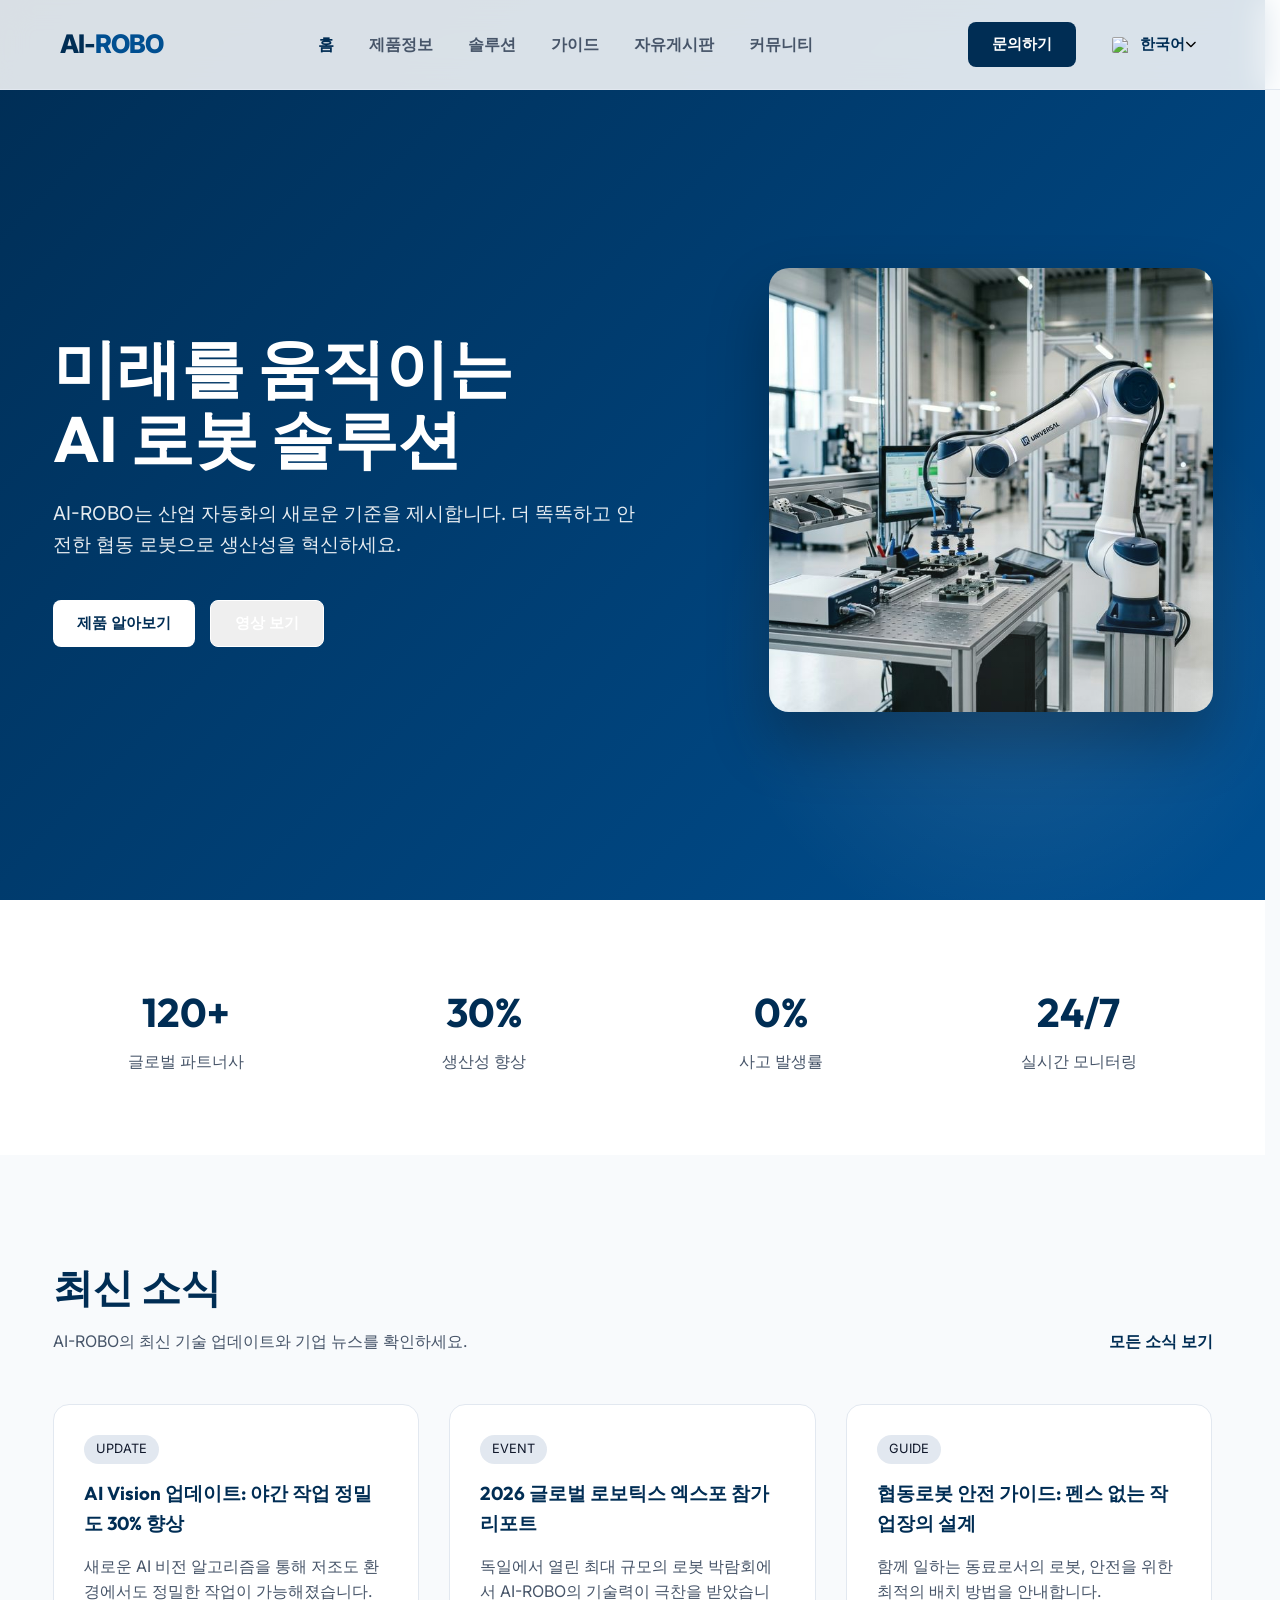
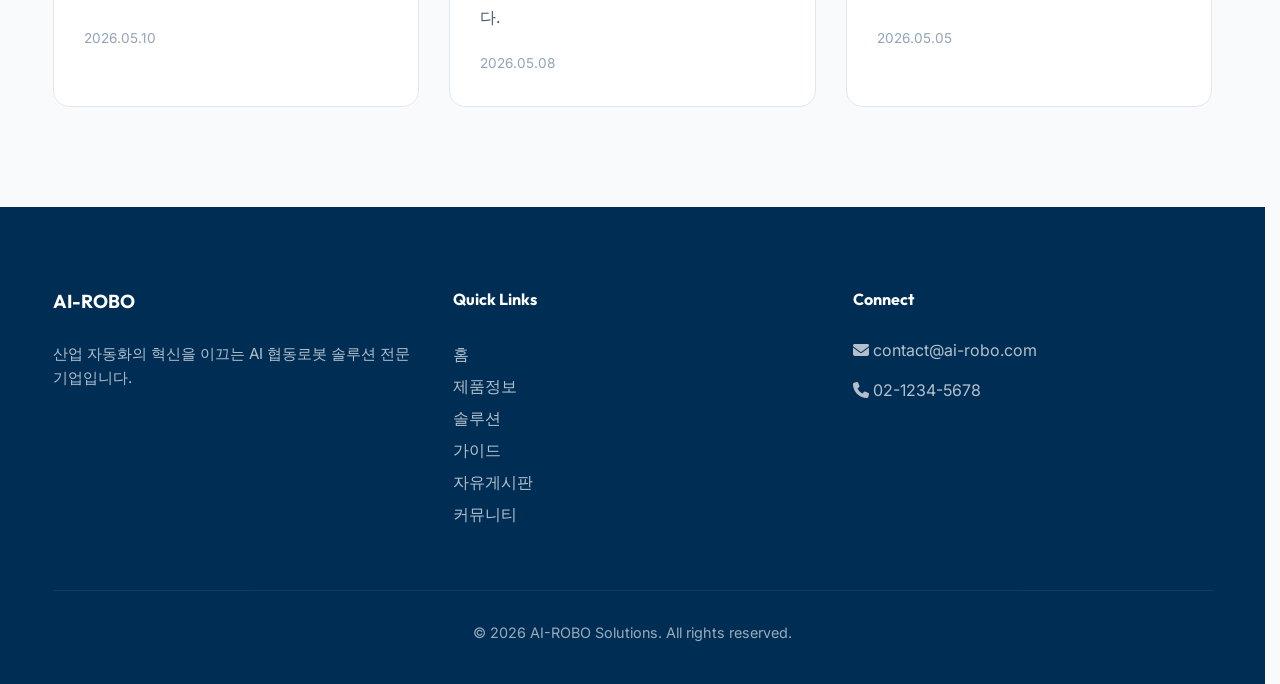
==== index.html @ d8a959f3 "Add files via upload" ====
<!DOCTYPE html>
<html lang="ko">
<head>
    <meta charset="UTF-8">
    <meta name="viewport" content="width=device-width, initial-scale=1.0">
    <title>AI Robo Solutions | 차세대 AI 협동로봇 기업</title>
    <meta name="description" content="AI 기반 협동로봇 솔루션의 글로벌 리더. 더 스마트하고 안전한 산업 자동화를 경험하세요.">
    
    <!-- Open Graph -->
    <meta property="og:title" content="AI Robo Solutions | AI 협동로봇">
    <meta property="og:description" content="산업의 미래를 바꾸는 AI 기반 협동로봇 솔루션">
    <meta property="og:image" content="images/hero.png">
    
    <link rel="stylesheet" href="css/style.css">
    <!-- FontAwesome for icons -->
    <link rel="stylesheet" href="https://cdnjs.cloudflare.com/ajax/libs/font-awesome/6.4.0/css/all.min.css">
</head>
<body>
    <header>
        <div class="container nav">
            <a href="index.html" class="logo">AI-<span>ROBO</span></a>
            <div class="nav-links">
                <a href="index.html" class="active" data-i18n="home">홈</a>
                <a href="products.html" data-i18n="products">제품정보</a>
                <a href="solutions.html" data-i18n="solutions">솔루션</a>
                <a href="guide.html" data-i18n="guide">가이드</a>
                <a href="board.html" data-i18n="board">자유게시판</a>
                <a href="community.html" data-i18n="community">커뮤니티</a>
            </div>
            <div class="nav-actions">
                <button class="btn btn-primary" onclick="location.href='community.html#qna'" data-i18n="consult">문의하기</button>
            </div>
            <div class="menu-toggle" id="mobile-menu">
                <i class="fas fa-bars"></i>
            </div>
        </div>
    </header>

    <main>
        <!-- Hero Section -->
        <section class="hero">
            <div class="container" style="display: grid; grid-template-columns: 1.2fr 0.8fr; align-items: center; gap: 50px;">
                <div class="hero-content">
                    <h1 data-i18n="hero_title">미래를 움직이는<br>AI 로봇 솔루션</h1>
                    <p data-i18n="hero_desc">AI-ROBO는 산업 자동화의 새로운 기준을 제시합니다. 더 똑똑하고 안전한 협동 로봇으로 생산성을 혁신하세요.</p>
                    <div class="hero-btns" style="display: flex; gap: 15px;">
                        <button class="btn btn-primary" style="background: white; color: var(--primary);" data-i18n="hero_btn_product">제품 알아보기</button>
                        <button class="btn" style="border: 1px solid white; color: white;" data-i18n="hero_btn_video">영상 보기</button>
                    </div>
                </div>
                <div class="hero-image">
                    <img src="images/hero.png" alt="AI 협동로봇 히어로 이미지" style="border-radius: 20px; box-shadow: 0 30px 60px rgba(0,0,0,0.3);">
                </div>
            </div>
        </section>

        <!-- Stats Section -->
        <section class="stats" style="padding: 80px 0; background: white;">
            <div class="container" style="display: grid; grid-template-columns: repeat(4, 1fr); text-align: center; gap: 30px;">
                <div class="stat-item">
                    <h3 style="font-size: 2.5rem; margin-bottom: 5px;">120+</h3>
                    <p style="color: var(--text-gray);" data-i18n="stat_partners">글로벌 파트너사</p>
                </div>
                <div class="stat-item">
                    <h3 style="font-size: 2.5rem; margin-bottom: 5px;">30%</h3>
                    <p style="color: var(--text-gray);" data-i18n="stat_prod">생산성 향상</p>
                </div>
                <div class="stat-item">
                    <h3 style="font-size: 2.5rem; margin-bottom: 5px;">0%</h3>
                    <p style="color: var(--text-gray);" data-i18n="stat_accident">사고 발생률</p>
                </div>
                <div class="stat-item">
                    <h3 style="font-size: 2.5rem; margin-bottom: 5px;">24/7</h3>
                    <p style="color: var(--text-gray);" data-i18n="stat_monitoring">실시간 모니터링</p>
                </div>
            </div>
        </section>

        <!-- News Preview (Firebase 연동 예정) -->
        <section class="news-preview" style="padding: 100px 0; background: var(--bg-main);">
            <div class="container">
                <div style="display: flex; justify-content: space-between; align-items: flex-end; margin-bottom: 50px;">
                    <div>
                        <h2 style="font-size: 2.5rem; margin-bottom: 10px;" data-i18n="news_title">최신 소식</h2>
                        <p style="color: var(--text-gray);" data-i18n="news_desc">AI-ROBO의 최신 기술 업데이트와 기업 뉴스를 확인하세요.</p>
                    </div>
                    <a href="community.html" style="color: var(--primary); font-weight: 600;" data-i18n="news_more">모든 소식 보기 <i class="fas fa-arrow-right"></i></a>
                </div>
                <div id="home-news-list" style="display: grid; grid-template-columns: repeat(auto-fit, minmax(300px, 1fr)); gap: 30px;">
                    <!-- Firebase에서 데이터를 가져와 렌더링할 예정 -->
                    <div class="card">
                        <span style="display: inline-block; padding: 4px 12px; background: var(--border); border-radius: 20px; font-size: 0.8rem; margin-bottom: 15px;">UPDATE</span>
                        <h3 style="margin-bottom: 15px;" data-i18n="news1_title">AI Vision 업데이트: 야간 작업 정밀도 30% 향상</h3>
                        <p style="color: var(--text-gray); margin-bottom: 20px;" data-i18n="news1_desc">새로운 AI 비전 알고리즘을 통해 저조도 환경에서도 정밀한 작업이 가능해졌습니다.</p>
                        <span style="font-size: 0.85rem; color: #94a3b8;">2026.05.10</span>
                    </div>
                    <div class="card">
                        <span style="display: inline-block; padding: 4px 12px; background: var(--border); border-radius: 20px; font-size: 0.8rem; margin-bottom: 15px;">EVENT</span>
                        <h3 style="margin-bottom: 15px;" data-i18n="news2_title">2026 글로벌 로보틱스 엑스포 참가 리포트</h3>
                        <p style="color: var(--text-gray); margin-bottom: 20px;" data-i18n="news2_desc">독일에서 열린 최대 규모의 로봇 박람회에서 AI-ROBO의 기술력이 극찬을 받았습니다.</p>
                        <span style="font-size: 0.85rem; color: #94a3b8;">2026.05.08</span>
                    </div>
                    <div class="card">
                        <span style="display: inline-block; padding: 4px 12px; background: var(--border); border-radius: 20px; font-size: 0.8rem; margin-bottom: 15px;">GUIDE</span>
                        <h3 style="margin-bottom: 15px;" data-i18n="news3_title">협동로봇 안전 가이드: 펜스 없는 작업장의 설계</h3>
                        <p style="color: var(--text-gray); margin-bottom: 20px;" data-i18n="news3_desc">함께 일하는 동료로서의 로봇, 안전을 위한 최적의 배치 방법을 안내합니다.</p>
                        <span style="font-size: 0.85rem; color: #94a3b8;">2026.05.05</span>
                    </div>
                </div>
            </div>
        </section>
    </main>

    <footer>
        <div class="container">
            <div class="footer-grid">
                <div>
                    <h3 style="color: white; margin-bottom: 25px;">AI-ROBO</h3>
                    <p style="opacity: 0.7; font-size: 0.95rem;" data-i18n="footer_desc">산업 자동화의 혁신을 이끄는 AI 협동로봇 솔루션 전문 기업입니다.</p>
                </div>
                <div>
                    <h4 style="color: white; margin-bottom: 25px;" data-i18n="quick_links">Quick Links</h4>
                    <ul style="opacity: 0.7; line-height: 2;">
                        <li><a href="index.html" data-i18n="home">홈</a></li>
                        <li><a href="products.html" data-i18n="products">제품정보</a></li>
                        <li><a href="solutions.html" data-i18n="solutions">솔루션</a></li>
                        <li><a href="guide.html" data-i18n="guide">가이드</a></li>
                        <li><a href="board.html" data-i18n="board">자유게시판</a></li>
                        <li><a href="community.html" data-i18n="community">커뮤니티</a></li>
                    </ul>
                </div>
                <div>
                    <h4 style="color: white; margin-bottom: 25px;" data-i18n="connect">Connect</h4>
                    <p style="opacity: 0.7; margin-bottom: 15px;"><i class="fas fa-envelope"></i> contact@ai-robo.com</p>
                    <p style="opacity: 0.7;"><i class="fas fa-phone"></i> 02-1234-5678</p>
                </div>
            </div>
            <div class="footer-bottom">
                &copy; 2026 AI-ROBO Solutions. All rights reserved.
            </div>
        </div>
    </footer>

    <!-- Firebase SDK (v9 compatible via CDN) -->
    <script type="module">
        import { initializeApp } from "https://www.gstatic.com/firebasejs/9.22.1/firebase-app.js";
        import { getFirestore, collection, getDocs, limit, query, orderBy } from "https://www.gstatic.com/firebasejs/9.22.1/firebase-firestore.js";
        
        // Firebase 설정 (사용자 실제 정보로 대체 가능)
        const firebaseConfig = {
            apiKey: "AIzaSyDummyKeyForDemo",
            authDomain: "ai-robo-demo.firebaseapp.com",
            projectId: "ai-robo-demo",
            storageBucket: "ai-robo-demo.appspot.com",
            messagingSenderId: "123456789",
            appId: "1:123456789:web:dummy"
        };

        // Initialize Firebase
        const app = initializeApp(firebaseConfig);
        const db = getFirestore(app);

        // 메인 페이지 뉴스 리스트 로드 (데모용 로직)
        async function loadNews() {
            try {
                // 실제 연동 시 아래 주석 해제
                // const q = query(collection(db, "Robo_News"), orderBy("date", "desc"), limit(3));
                // const querySnapshot = await getDocs(q);
                // console.log("News loaded from Firebase");
            } catch (e) {
                console.warn("Firebase config is dummy. Showing fallback content.");
            }
        }
        loadNews();
    </script>
    <script src="js/main.js"></script>
</body>
</html>
---- css/style.css ----
@import url('https://fonts.googleapis.com/css2?family=Inter:wght@300;400;500;600;700&family=Outfit:wght@300;400;500;600;700;800&display=swap');

:root {
    /* Color Palette */
    --primary: #002D54;
    --primary-light: #004F91;
    --secondary: #64748B;
    --accent: #C8102E;
    --bg-main: #F8FAFC;
    --bg-white: #FFFFFF;
    --text-dark: #0F172A;
    --text-gray: #475569;
    --border: #E2E8F0;
    
    /* Typography */
    --font-heading: 'Outfit', sans-serif;
    --font-body: 'Inter', sans-serif;
    --line-height: 1.6;
    
    /* Spacing */
    --section-padding: 100px 5%;
    --container-max: 1200px;
    
    /* Transitions */
    --transition: all 0.3s cubic-bezier(0.4, 0, 0.2, 1);
}

* {
    margin: 0;
    padding: 0;
    box-sizing: border-box;
}

html {
    scrollbar-gutter: stable;
}

body {
    font-family: var(--font-body);
    font-size: 16px;
    line-height: var(--line-height);
    color: var(--text-dark);
    background-color: var(--bg-main);
    overflow-x: hidden;
    -webkit-font-smoothing: antialiased;
    -moz-osx-font-smoothing: grayscale;
}

h1, h2, h3, h4, h5, h6 {
    font-family: var(--font-heading);
    font-weight: 700;
    color: var(--primary);
}

a {
    text-decoration: none;
    color: inherit;
    transition: var(--transition);
}

ul {
    list-style: none;
}

img {
    max-width: 100%;
    display: block;
}

.container {
    max-width: var(--container-max);
    margin: 0 auto;
    padding: 0 20px;
}

/* --- Header & Navigation --- */
header {
    position: fixed;
    top: 0;
    left: 0;
    width: 100%;
    height: 90px; /* 높이 약간 조절 */
    background: rgba(255, 255, 255, 0.9);
    backdrop-filter: blur(15px);
    border-bottom: 1px solid var(--border);
    display: flex;
    align-items: center;
    z-index: 1000;
}

.nav {
    display: flex;
    justify-content: space-between;
    align-items: center;
    width: 100%;
}

.menu-toggle {
    display: none;
    font-size: 1.5rem;
    cursor: pointer;
    color: var(--primary);
}

.logo {
    justify-self: start;
}

.nav-links {
    justify-self: center;
    display: flex;
    gap: 35px;
}

.nav-actions {
    justify-self: end;
    display: flex;
    align-items: center;
    gap: 12px;
}

.logo {
    font-size: 1.6rem;
    font-weight: 800;
    letter-spacing: -1px;
    color: var(--primary);
    white-space: nowrap;
    display: flex;
    align-items: center;
    height: 100%;
}

.logo span {
    color: var(--primary-light);
}

.nav-links {
    display: flex;
    gap: 35px;
    align-items: center;
}

.nav-links a {
    font-weight: 600;
    color: var(--text-gray);
    font-size: 1rem;
    position: relative;
    padding: 10px 0;
}

.nav-links a:hover, .nav-links a.active {
    color: var(--primary);
}

.nav-actions {
    display: flex;
    align-items: center;
    gap: 12px;
}

.btn {
    padding: 12px 24px;
    border-radius: 8px;
    font-weight: 600;
    cursor: pointer;
    font-size: 0.95rem;
    border: none;
    white-space: nowrap;
    display: inline-flex;
    align-items: center;
    justify-content: center;
    transition: var(--transition);
}

.btn-primary {
    background-color: var(--primary);
    color: white;
}

.btn-primary:hover {
    background-color: var(--primary-light);
    transform: translateY(-2px);
    box-shadow: 0 10px 15px -3px rgba(0, 45, 84, 0.2);
}

/* --- Hero Section --- */
.hero {
    height: 100vh;
    display: flex;
    align-items: center;
    background: linear-gradient(135deg, #002D54 0%, #004F91 100%);
    color: white;
    padding-top: 80px;
    position: relative;
    overflow: hidden;
}

.hero::after {
    content: '';
    position: absolute;
    bottom: -50px;
    right: -50px;
    width: 600px;
    height: 600px;
    background: radial-gradient(circle, rgba(255,255,255,0.1) 0%, transparent 70%);
}

.hero-content {
    max-width: 600px;
}

.hero h1 {
    font-size: 4rem;
    color: white;
    line-height: 1.1;
    margin-bottom: 24px;
}

.hero p {
    font-size: 1.2rem;
    margin-bottom: 40px;
    opacity: 0.9;
}

/* --- Card Styles --- */
.card {
    background: white;
    border-radius: 16px;
    padding: 30px;
    border: 1px solid var(--border);
    transition: var(--transition);
}

.card:hover {
    transform: translateY(-5px);
    box-shadow: 0 20px 25px -5px rgba(0, 0, 0, 0.1);
}

/* --- Footer --- */
footer {
    background: var(--primary);
    color: white;
    padding: 80px 0 40px;
}

.footer-grid {
    display: grid;
    grid-template-columns: repeat(auto-fit, minmax(200px, 1fr));
    gap: 40px;
    margin-bottom: 60px;
}

.footer-bottom {
    border-top: 1px solid rgba(255,255,255,0.1);
    padding-top: 30px;
    text-align: center;
    font-size: 0.9rem;
    opacity: 0.6;
}
/* --- Language Modal Styles --- */
.modal-overlay {
    position: fixed;
    top: 0;
    left: 0;
    width: 100%;
    height: 100%;
    background: rgba(15, 23, 42, 0.6);
    backdrop-filter: blur(8px);
    display: none;
    justify-content: center;
    align-items: center;
    z-index: 2000;
}

.modal-content {
    background: white;
    width: 95%;
    max-width: 960px; /* 너비 확장 */
    border-radius: 24px;
    padding: 50px 45px; /* 패딩 최적화 */
    position: relative;
    box-shadow: 0 25px 50px -12px rgba(0, 0, 0, 0.25);
    animation: modalFadeIn 0.4s cubic-bezier(0.16, 1, 0.3, 1);
}

@keyframes modalFadeIn {
    from { opacity: 0; transform: translateY(20px); }
    to { opacity: 1; transform: translateY(0); }
}

.modal-close {
    position: absolute;
    top: 30px;
    right: 30px;
    font-size: 1.5rem;
    cursor: pointer;
    color: var(--text-gray);
    transition: var(--transition);
}

.modal-close:hover {
    color: var(--primary);
    transform: rotate(90deg);
}

.modal-title {
    text-align: center;
    font-size: 1.8rem;
    margin-bottom: 40px;
    color: var(--primary);
}

.lang-tabs {
    display: flex;
    justify-content: center;
    gap: 40px;
    border-bottom: 1px solid var(--border);
    margin-bottom: 40px;
}

.lang-tab {
    padding: 15px 10px;
    font-weight: 700;
    cursor: pointer;
    color: var(--text-gray);
    position: relative;
}

.lang-tab.active {
    color: var(--primary);
}

.lang-tab.active::after {
    content: '';
    position: absolute;
    bottom: -1px;
    left: 0;
    width: 100%;
    height: 3px;
    background: #5ea4d9; /* UR Blue Accent */
}

.lang-grid {
    display: none;
    grid-template-columns: repeat(3, 1fr);
    gap: 15px 30px; /* 간격 미세 조정 */
}

.lang-grid.active {
    display: grid;
}

.lang-item {
    display: flex;
    align-items: center;
    gap: 10px;
    padding: 10px 12px;
    border-radius: 12px;
    cursor: pointer;
    transition: var(--transition);
    font-size: 0.95rem; /* 폰트 크기 살짝 조절 */
    white-space: nowrap; /* 줄바꿈 절대 방지 */
}

.lang-item:hover {
    background: #f1f5f9;
}

.lang-item.selected {
    background: #f1f7fd;
    border: 1px solid #e2e8f0;
}

.lang-item .flag {
    width: 22px;
    height: 16px;
    object-fit: cover;
    border-radius: 2px;
    flex-shrink: 0; /* 국기 크기 유지 */
}

.lang-item .country {
    font-weight: 600;
    color: var(--text-dark);
}

.lang-item .lang-name {
    color: #94a3b8; /* 색상 연하게 조절 */
    font-weight: 400;
}

.lang-item .check {
    margin-left: auto;
    color: var(--primary);
    display: none;
}

.lang-item.selected .check {
    display: block;
}

/* --- Responsive Design --- */
@media (max-width: 1024px) {
    .nav-links {
        gap: 20px;
    }
    .hero h1 {
        font-size: 3rem;
    }
}

@media (max-width: 768px) {
    header {
        height: 70px;
    }
    
    .menu-toggle {
        display: block;
        order: 2;
    }
    
    .logo {
        order: 1;
    }
    
    .nav-actions {
        display: none; /* 모바일에서는 일단 숨김 또는 메뉴 내부로 이동 */
    }
    
    .nav-links {
        position: fixed;
        top: 70px;
        left: -100%;
        width: 100%;
        height: calc(100vh - 70px);
        background: white;
        flex-direction: column;
        padding: 50px 20px;
        gap: 30px;
        transition: 0.4s cubic-bezier(0.4, 0, 0.2, 1);
        z-index: 999;
        justify-content: flex-start;
    }
    
    .nav-links.active {
        left: 0;
    }
    
    .hero {
        text-align: center;
        padding-top: 50px;
    }
    
    .hero h1 {
        font-size: 2.5rem;
    }
    
    .hero-content {
        margin: 0 auto;
    }

    /* Lounge/Board Responsive */
    .post-card {
        grid-template-columns: 1fr;
        gap: 10px;
        padding: 20px;
    }
    
    .post-no {
        display: none;
    }
    
    .post-stats {
        flex-direction: row;
        justify-content: flex-start;
        border-top: 1px solid #f1f5f9;
        padding-top: 10px;
    }
}
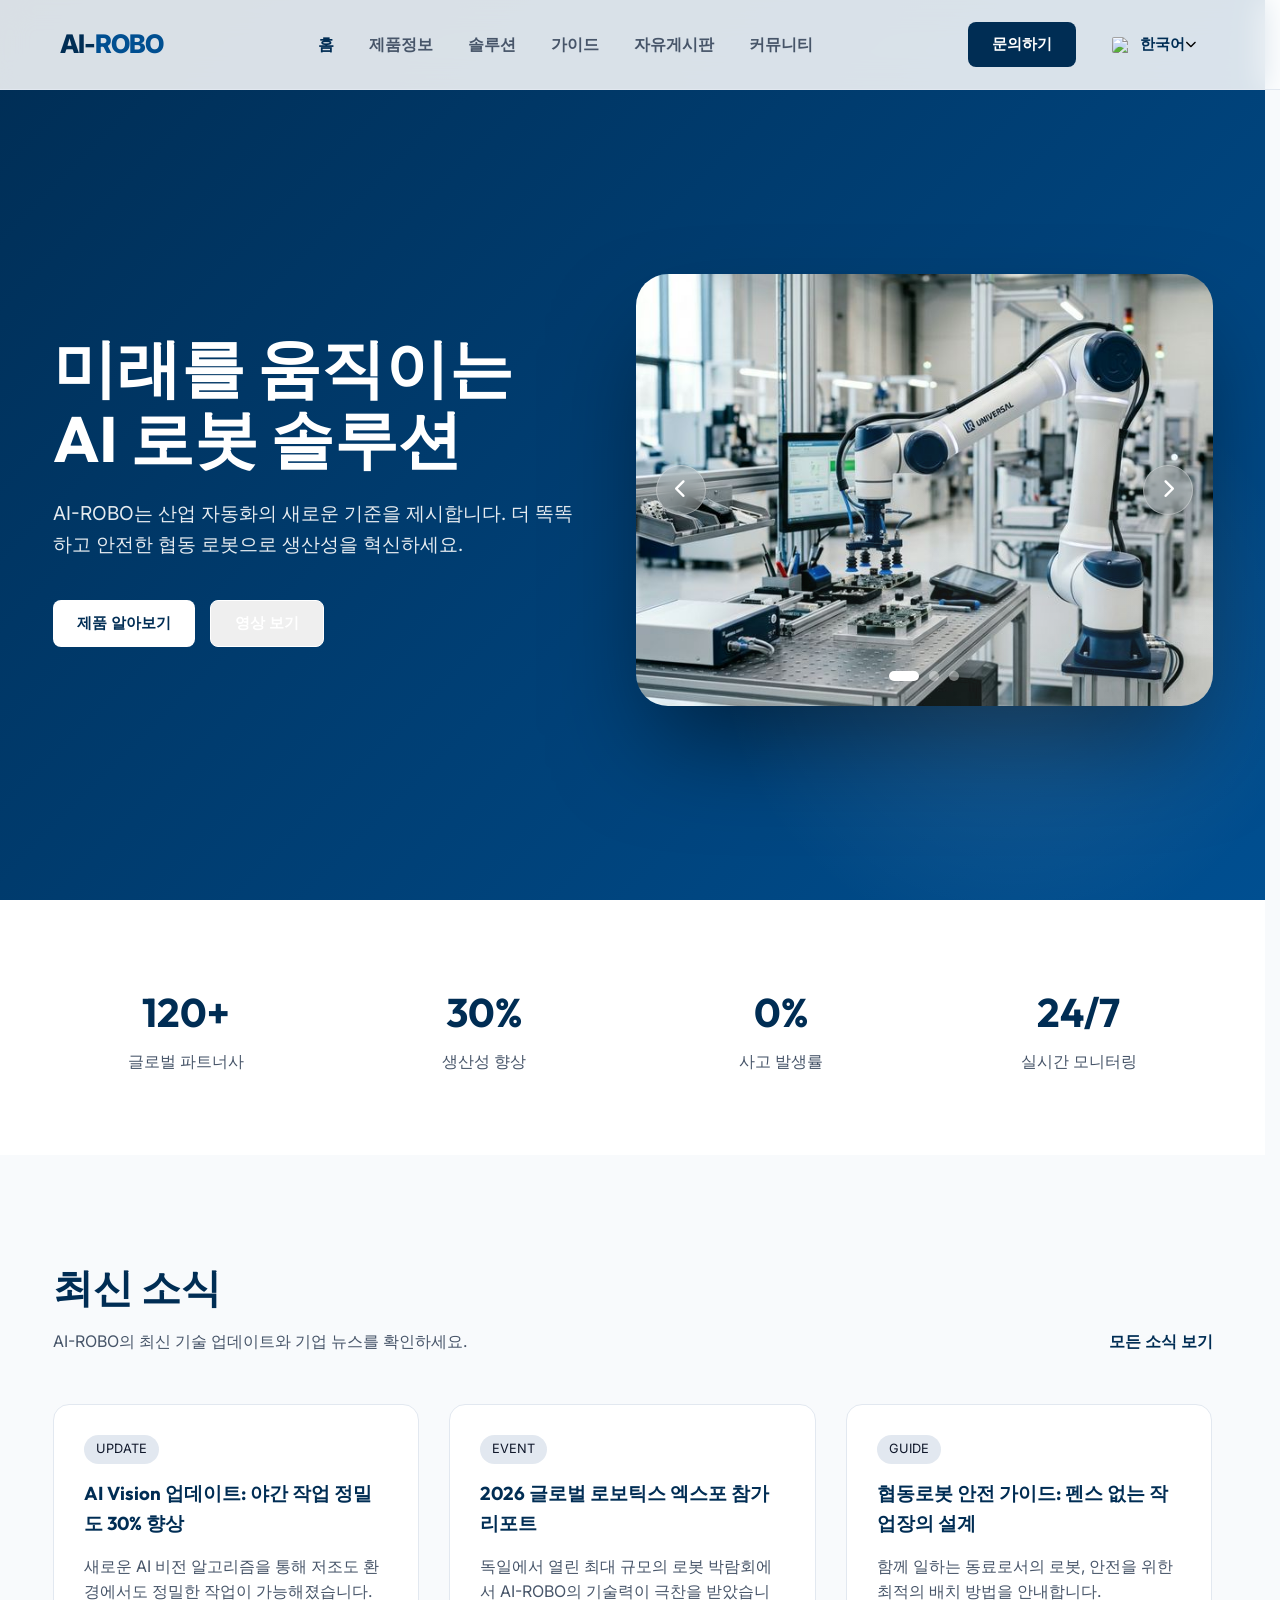
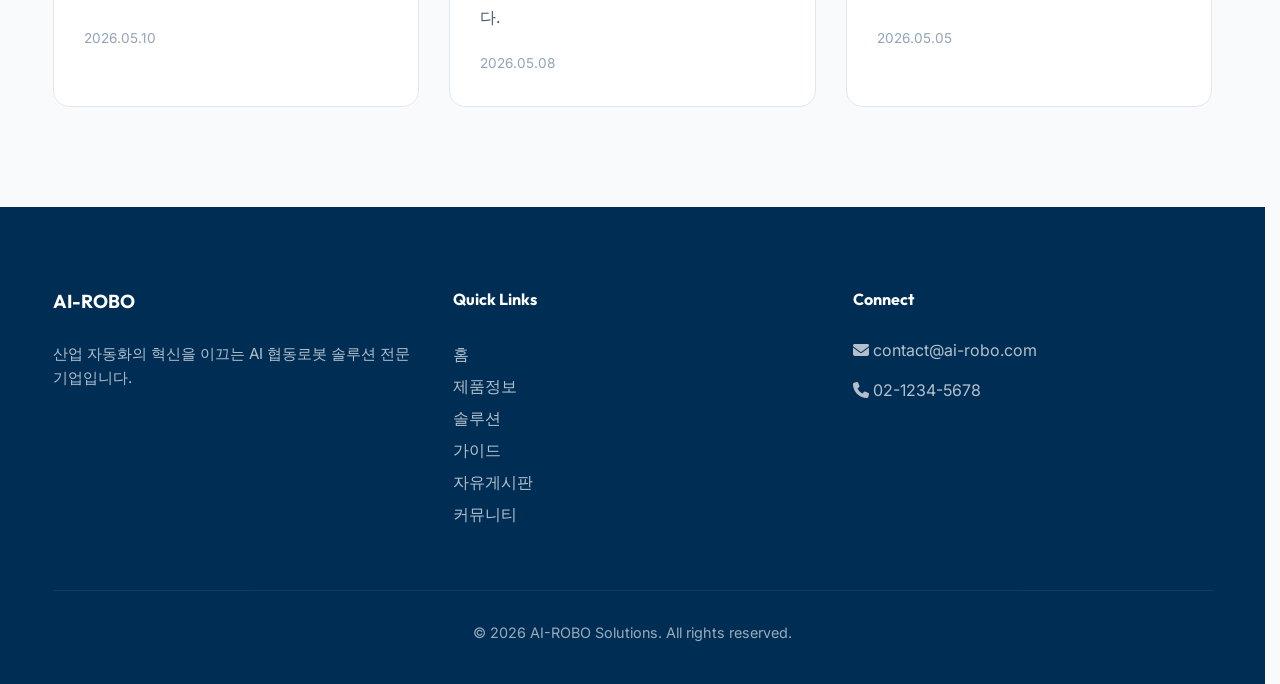
==== commit 58e5101b: "Add files via upload" ====
--- a/index.html
+++ b/index.html
@@ -39,17 +39,30 @@
     <main>
         <!-- Hero Section -->
         <section class="hero">
-            <div class="container" style="display: grid; grid-template-columns: 1.2fr 0.8fr; align-items: center; gap: 50px;">
+            <div class="container" style="display: grid; grid-template-columns: 1fr 1.1fr; align-items: center; gap: 60px;">
                 <div class="hero-content">
                     <h1 data-i18n="hero_title">미래를 움직이는<br>AI 로봇 솔루션</h1>
                     <p data-i18n="hero_desc">AI-ROBO는 산업 자동화의 새로운 기준을 제시합니다. 더 똑똑하고 안전한 협동 로봇으로 생산성을 혁신하세요.</p>
                     <div class="hero-btns" style="display: flex; gap: 15px;">
-                        <button class="btn btn-primary" style="background: white; color: var(--primary);" data-i18n="hero_btn_product">제품 알아보기</button>
+                        <button class="btn btn-primary" style="background: white; color: var(--primary);" onclick="location.href='products.html'" data-i18n="hero_btn_product">제품 알아보기</button>
                         <button class="btn" style="border: 1px solid white; color: white;" data-i18n="hero_btn_video">영상 보기</button>
                     </div>
                 </div>
                 <div class="hero-image">
-                    <img src="images/hero.png" alt="AI 협동로봇 히어로 이미지" style="border-radius: 20px; box-shadow: 0 30px 60px rgba(0,0,0,0.3);">
+                    <div class="hero-image-slider">
+                        <div class="slider-track">
+                            <img src="images/hero.png" class="slide active" alt="AI Robo Solution Overview">
+                            <img src="images/hero2.png" class="slide" alt="Precise Robotic Assembly">
+                            <img src="images/hero3.png" class="slide" alt="Automated Factory Floor">
+                        </div>
+                        <button class="slider-ctrl prev-btn" aria-label="Previous Slide"><i class="fas fa-chevron-left"></i></button>
+                        <button class="slider-ctrl next-btn" aria-label="Next Slide"><i class="fas fa-chevron-right"></i></button>
+                        <div class="slider-dots">
+                            <span class="dot active"></span>
+                            <span class="dot"></span>
+                            <span class="dot"></span>
+                        </div>
+                    </div>
                 </div>
             </div>
         </section>
--- a/css/style.css
+++ b/css/style.css
@@ -220,6 +220,99 @@
     font-size: 1.2rem;
     margin-bottom: 40px;
     opacity: 0.9;
+}
+
+/* --- Hero Image Slider --- */
+.hero-image {
+    position: relative;
+    width: 100%;
+}
+
+.hero-image-slider {
+    position: relative;
+    width: 100%;
+    aspect-ratio: 4 / 3;
+    border-radius: 32px;
+    overflow: hidden;
+    box-shadow: 0 50px 100px -20px rgba(0, 0, 0, 0.5);
+}
+
+.slider-track {
+    position: relative;
+    width: 100%;
+    height: 100%;
+}
+
+.slide {
+    position: absolute;
+    top: 0;
+    left: 0;
+    width: 100%;
+    height: 100%;
+    object-fit: cover;
+    opacity: 0;
+    transform: scale(1.1);
+    transition: opacity 0.8s ease, transform 1.2s ease;
+    pointer-events: none; /* 비활성 이미지는 클릭 무시 */
+}
+
+.slide.active {
+    opacity: 1;
+    transform: scale(1);
+    pointer-events: auto; /* 활성 이미지만 클릭 가능 */
+}
+
+.slider-ctrl {
+    position: absolute;
+    top: 50%;
+    transform: translateY(-50%);
+    width: 50px;
+    height: 50px;
+    border-radius: 50%;
+    background: rgba(255, 255, 255, 0.2);
+    backdrop-filter: blur(10px);
+    border: 1px solid rgba(255, 255, 255, 0.3);
+    color: white;
+    font-size: 1.2rem;
+    cursor: pointer;
+    display: flex;
+    align-items: center;
+    justify-content: center;
+    transition: var(--transition);
+    z-index: 10;
+}
+
+.slider-ctrl:hover {
+    background: rgba(255, 255, 255, 0.4);
+    transform: translateY(-50%) scale(1.1);
+}
+
+.prev-btn { left: 20px; }
+.next-btn { right: 20px; }
+
+.slider-dots {
+    position: absolute;
+    bottom: 25px;
+    left: 50%;
+    transform: translateX(-50%);
+    display: flex;
+    gap: 10px;
+    z-index: 10;
+}
+
+.dot {
+    width: 10px;
+    height: 10px;
+    border-radius: 50%;
+    background: rgba(255, 255, 255, 0.4);
+    cursor: pointer;
+    transition: var(--transition);
+}
+
+.dot.active {
+    background: white;
+    width: 30px;
+    border-radius: 20px;
 }
 
 /* --- Card Styles --- */
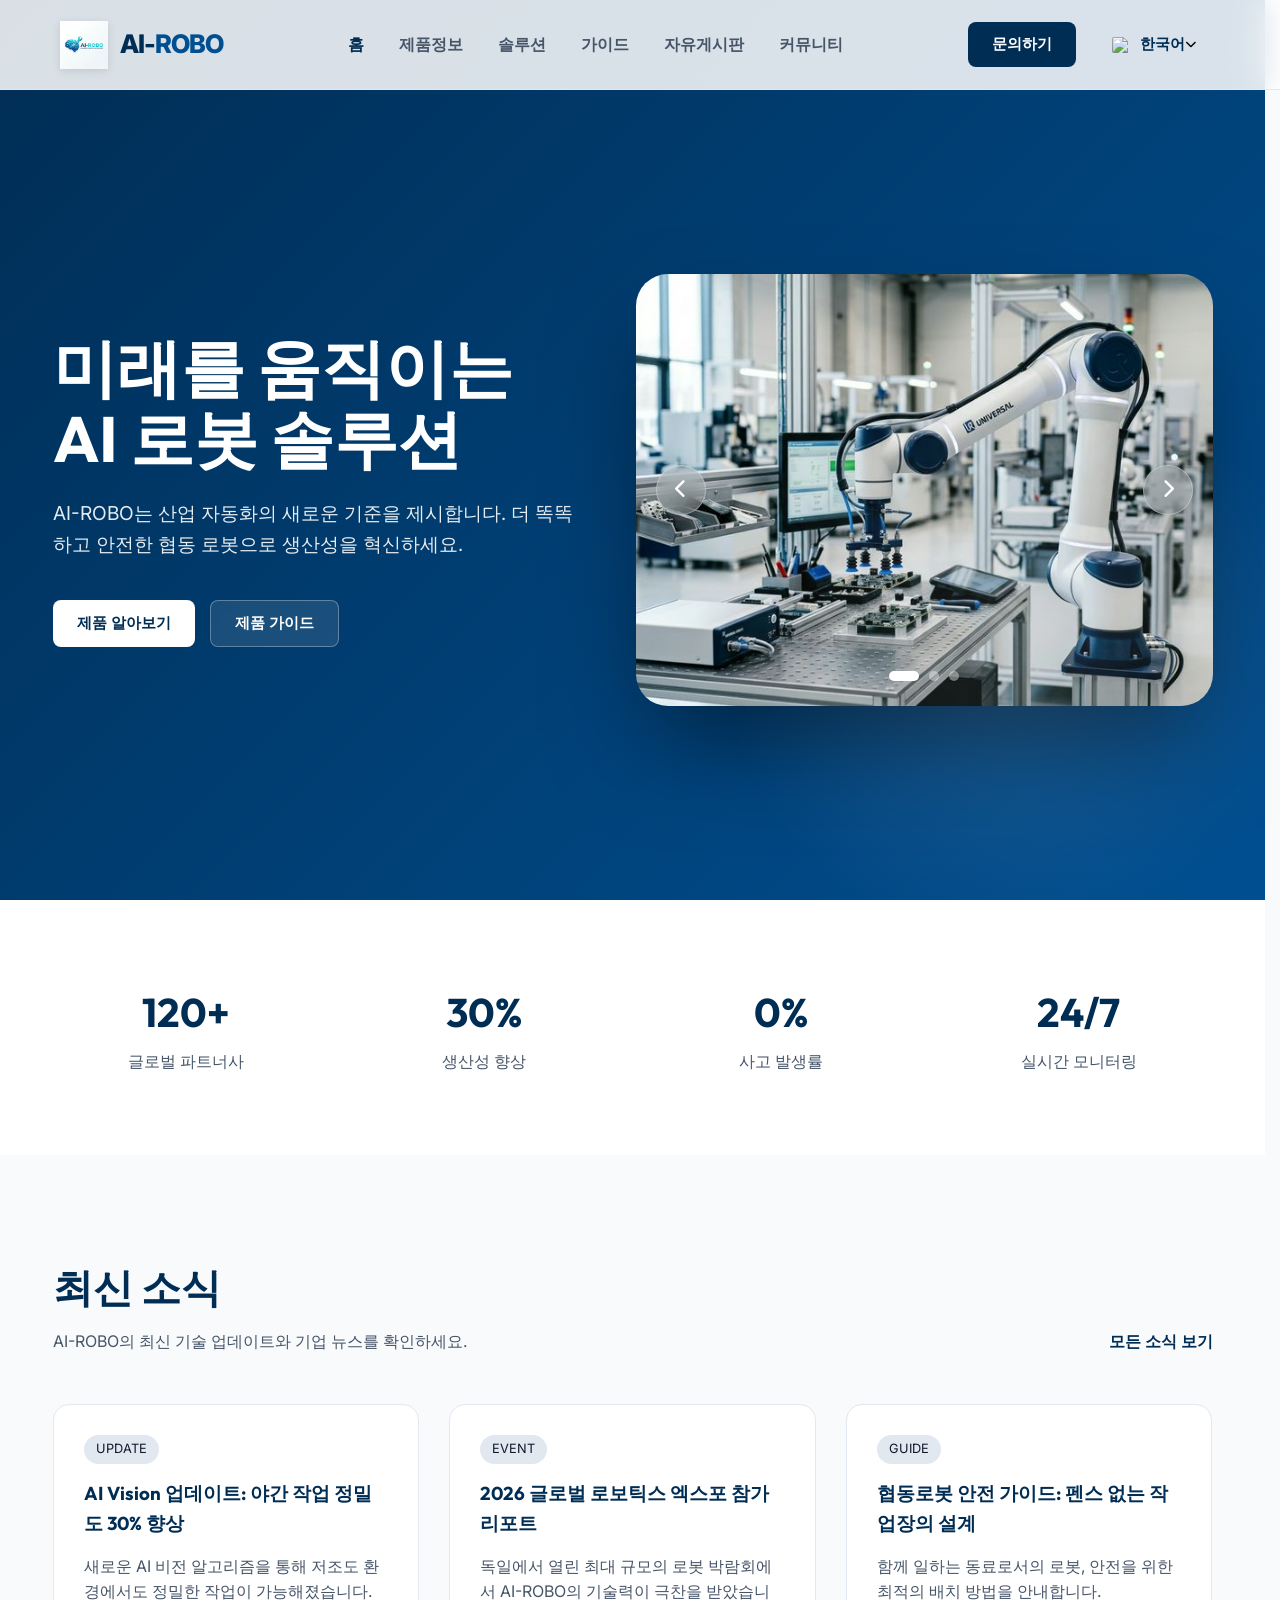
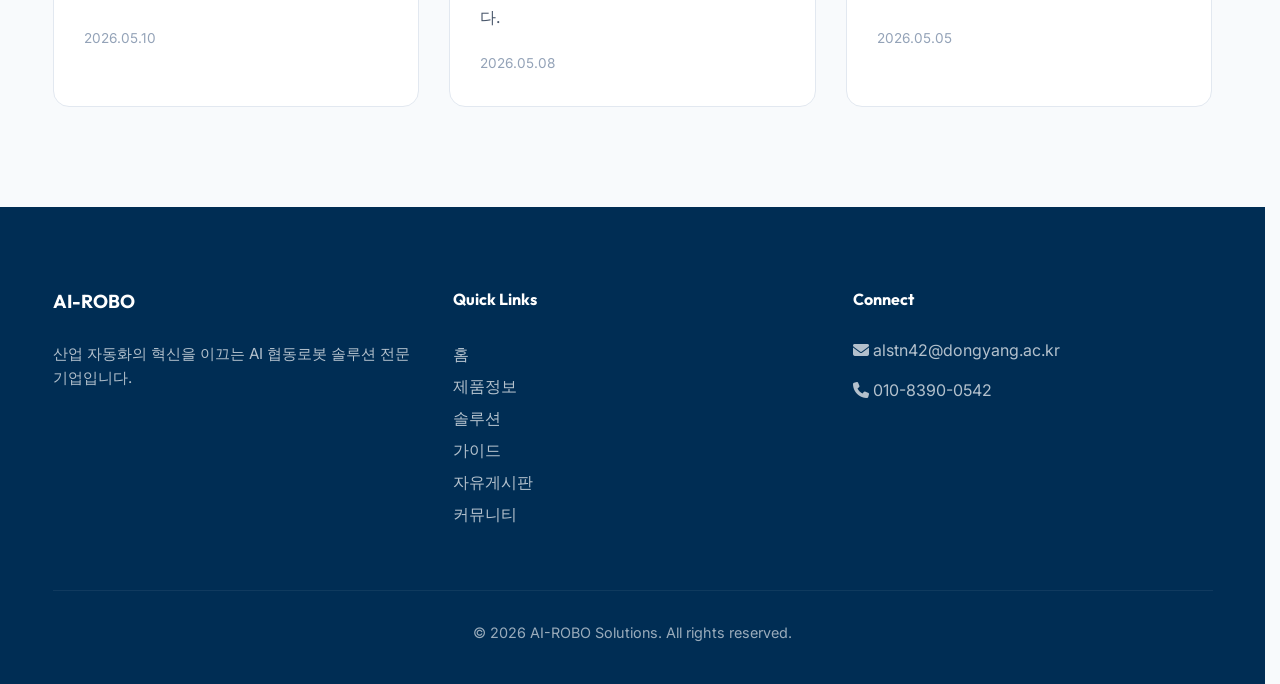
==== commit 6b7cc214: "Add files via upload" ====
--- a/index.html
+++ b/index.html
@@ -18,7 +18,10 @@
 <body>
     <header>
         <div class="container nav">
-            <a href="index.html" class="logo">AI-<span>ROBO</span></a>
+            <a href="index.html" class="logo">
+                <img src="images/logo.png" alt="AI-ROBO Logo" style="height: 48px; width: auto; margin-right: 12px; filter: drop-shadow(0 2px 4px rgba(0,0,0,0.1));">
+                AI-<span>ROBO</span>
+            </a>
             <div class="nav-links">
                 <a href="index.html" class="active" data-i18n="home">홈</a>
                 <a href="products.html" data-i18n="products">제품정보</a>
@@ -45,7 +48,8 @@
                     <p data-i18n="hero_desc">AI-ROBO는 산업 자동화의 새로운 기준을 제시합니다. 더 똑똑하고 안전한 협동 로봇으로 생산성을 혁신하세요.</p>
                     <div class="hero-btns" style="display: flex; gap: 15px;">
                         <button class="btn btn-primary" style="background: white; color: var(--primary);" onclick="location.href='products.html'" data-i18n="hero_btn_product">제품 알아보기</button>
-                        <button class="btn" style="border: 1px solid white; color: white;" data-i18n="hero_btn_video">영상 보기</button>
+                        <button class="btn" style="background: rgba(255,255,255,0.1); border: 1px solid rgba(255,255,255,0.3); color: white; backdrop-filter: blur(5px);" onclick="location.href='guide.html'" data-i18n="hero_btn_guide">제품 가이드</button>
+                        
                     </div>
                 </div>
                 <div class="hero-image">
@@ -144,8 +148,8 @@
                 </div>
                 <div>
                     <h4 style="color: white; margin-bottom: 25px;" data-i18n="connect">Connect</h4>
-                    <p style="opacity: 0.7; margin-bottom: 15px;"><i class="fas fa-envelope"></i> contact@ai-robo.com</p>
-                    <p style="opacity: 0.7;"><i class="fas fa-phone"></i> 02-1234-5678</p>
+                    <p style="opacity: 0.7; margin-bottom: 15px;"><i class="fas fa-envelope"></i> alstn42@dongyang.ac.kr</p>
+                    <p style="opacity: 0.7;"><i class="fas fa-phone"></i> 010-8390-0542</p>
                 </div>
             </div>
             <div class="footer-bottom">
